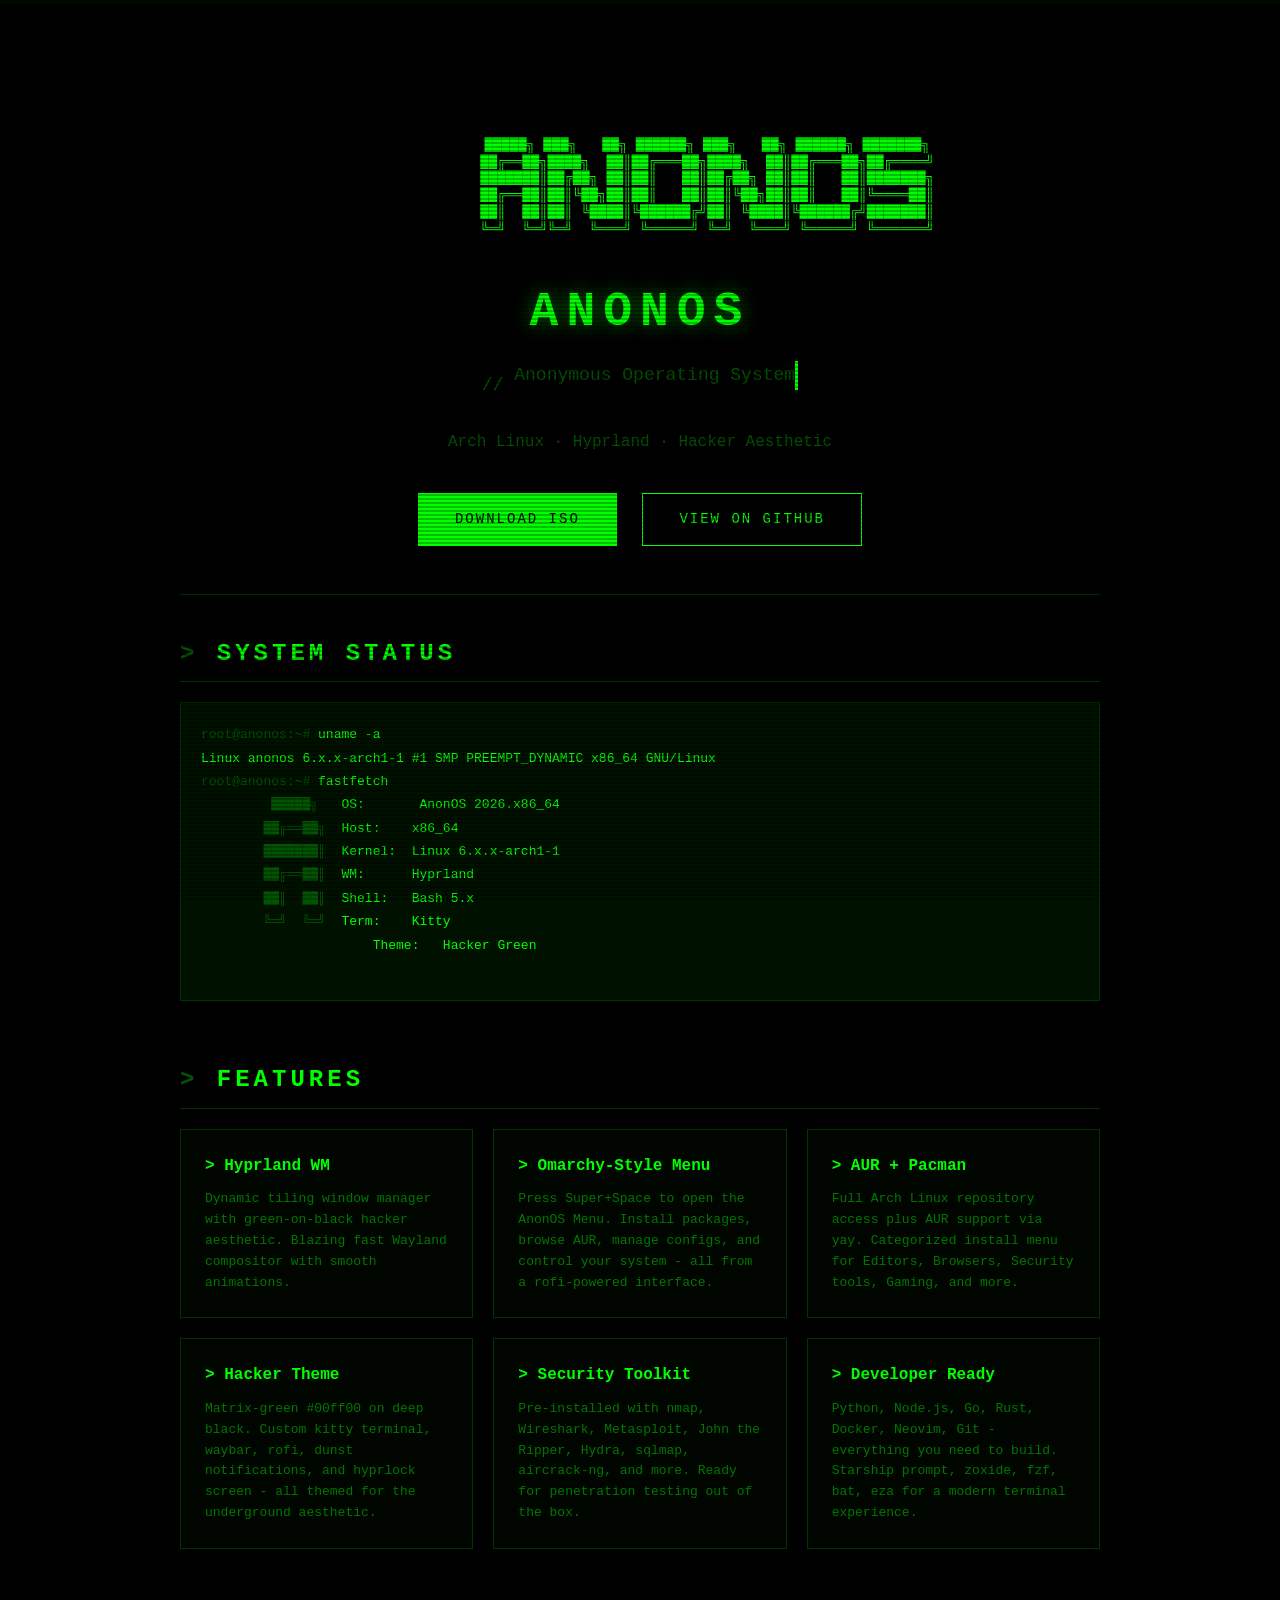
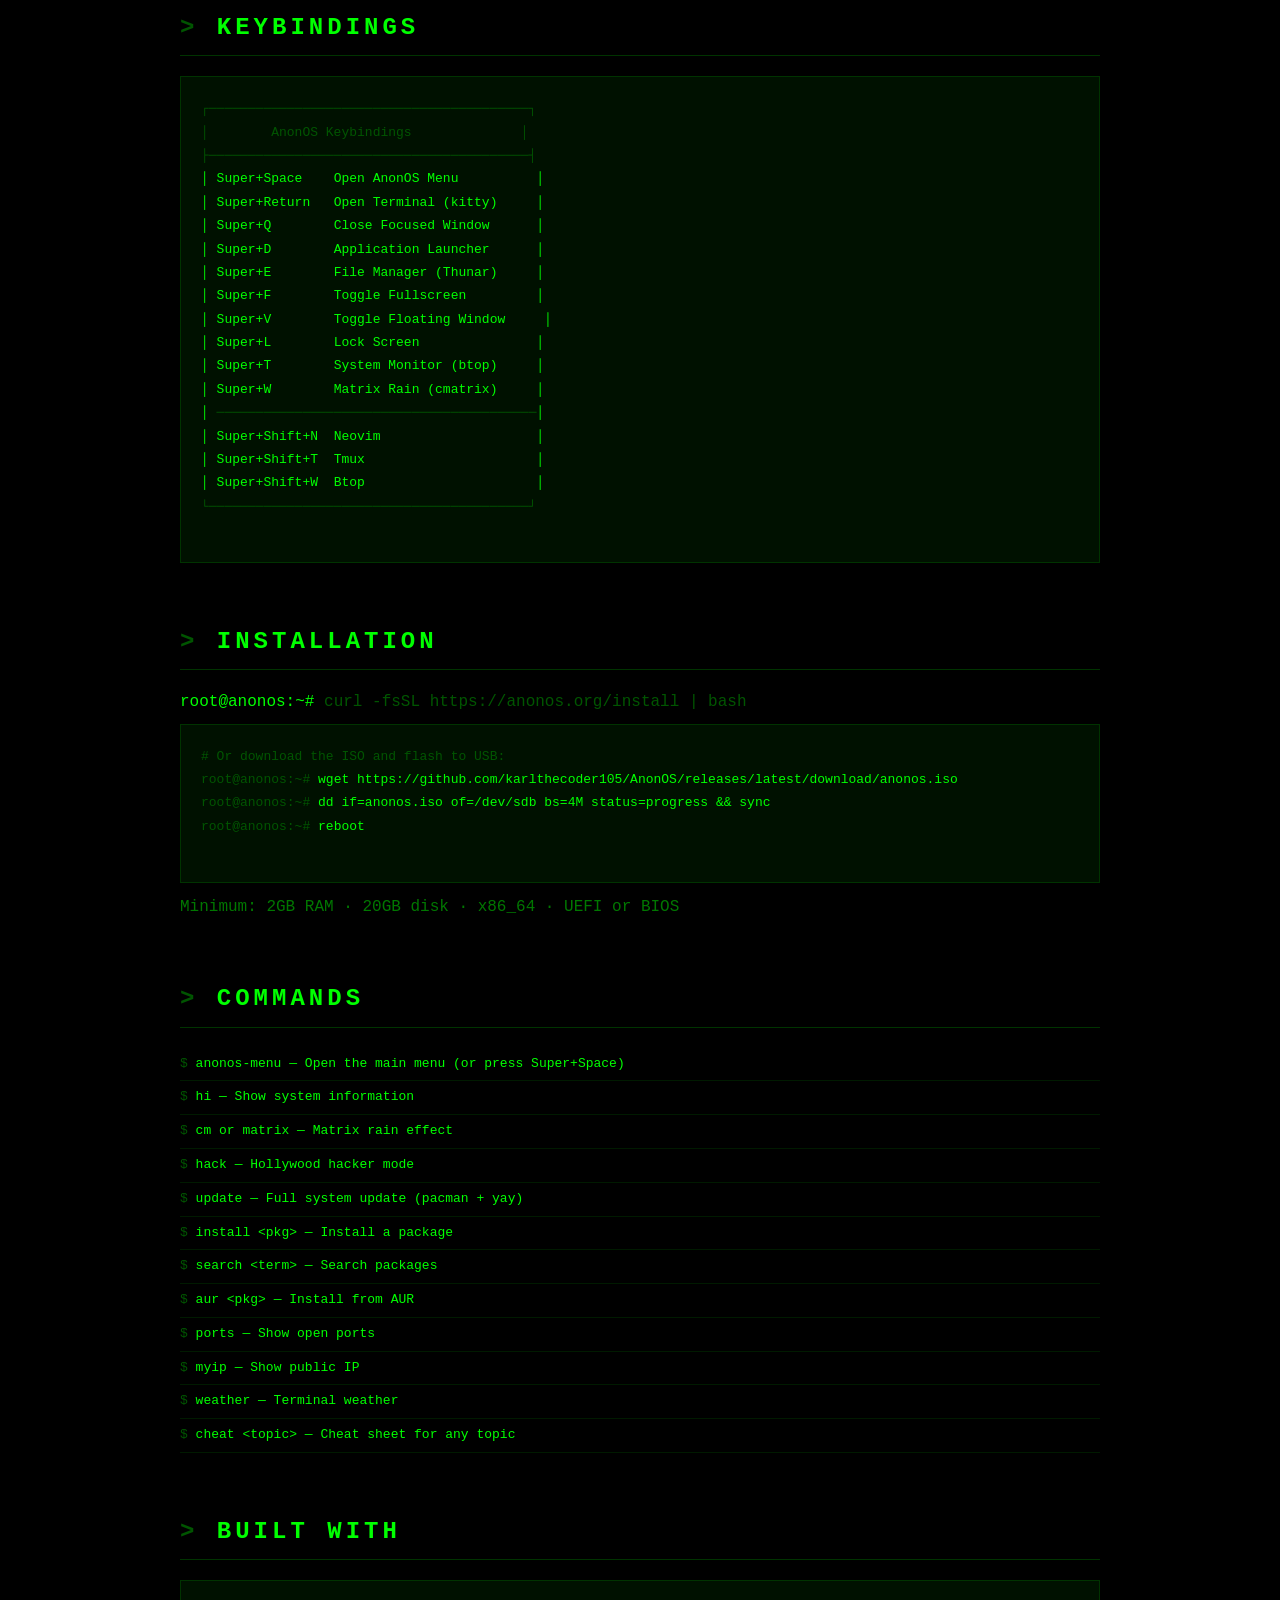
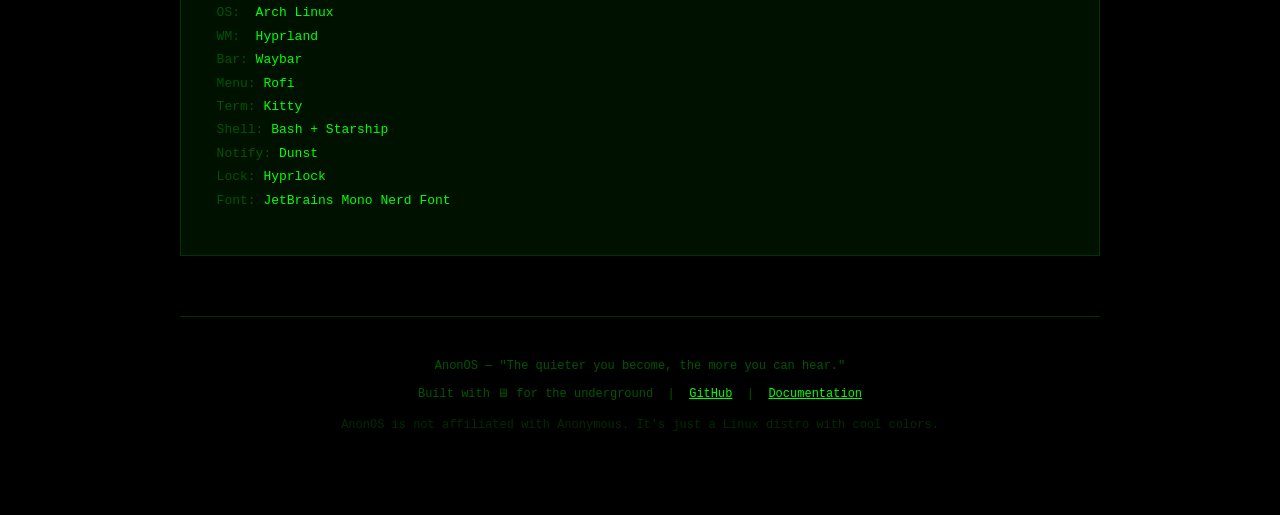
==== index.html @ 20e2d5c0 "Move website to root for GitHub Pages" ====
<!DOCTYPE html>
<html lang="en">
<head>
    <meta charset="UTF-8">
    <meta name="viewport" content="width=device-width, initial-scale=1.0">
    <title>AnonOS - Anonymous Operating System</title>
    <link rel="icon" type="image/svg+xml" href="data:image/svg+xml,<svg xmlns='http://www.w3.org/2000/svg' viewBox='0 0 100 100'><text y='.9em' font-size='90'>💀</text></svg>">
    <style>
        * { margin: 0; padding: 0; box-sizing: border-box; }

        body {
            background: #000;
            color: #00ff00;
            font-family: 'Courier New', 'JetBrains Mono', monospace;
            line-height: 1.6;
            overflow-x: hidden;
        }

        ::-webkit-scrollbar { width: 8px; }
        ::-webkit-scrollbar-track { background: #001100; }
        ::-webkit-scrollbar-thumb { background: #00ff00; border-radius: 4px; }

        .crt::before {
            content: " ";
            display: block;
            position: fixed;
            top: 0;
            left: 0;
            bottom: 0;
            right: 0;
            background: linear-gradient(
                rgba(18, 16, 16, 0) 50%,
                rgba(0, 0, 0, 0.25) 50%
            );
            background-size: 100% 4px;
            pointer-events: none;
            z-index: 2;
        }

        .scanline {
            position: fixed;
            top: 0;
            left: 0;
            width: 100%;
            height: 4px;
            background: rgba(0, 255, 0, 0.03);
            animation: scan 8s linear infinite;
            pointer-events: none;
            z-index: 3;
        }

        @keyframes scan {
            0% { top: 0; }
            100% { top: 100%; }
        }

        .container {
            max-width: 960px;
            margin: 0 auto;
            padding: 40px 20px;
        }

        header {
            text-align: center;
            padding: 80px 0 40px;
            border-bottom: 1px solid #003300;
            margin-bottom: 40px;
        }

        .logo {
            font-size: 14px;
            line-height: 1.2;
            color: #00ff00;
            margin-bottom: 20px;
            white-space: pre;
        }

        h1 {
            font-size: 48px;
            font-weight: bold;
            letter-spacing: 8px;
            text-transform: uppercase;
            margin-bottom: 10px;
            text-shadow: 0 0 20px rgba(0, 255, 0, 0.5);
        }

        .tagline {
            font-size: 18px;
            color: #005500;
            margin-bottom: 30px;
        }

        .typing {
            display: inline-block;
            overflow: hidden;
            border-right: 3px solid #00ff00;
            white-space: nowrap;
            animation: blink 1s step-end infinite;
        }

        @keyframes blink {
            50% { border-color: transparent; }
        }

        .btn {
            display: inline-block;
            padding: 14px 36px;
            margin: 8px;
            background: transparent;
            color: #00ff00;
            border: 1px solid #00ff00;
            text-decoration: none;
            font-family: inherit;
            font-size: 14px;
            cursor: pointer;
            transition: all 0.3s;
            letter-spacing: 2px;
            text-transform: uppercase;
        }

        .btn:hover {
            background: #00ff00;
            color: #000;
            box-shadow: 0 0 30px rgba(0, 255, 0, 0.3);
        }

        .btn-primary {
            background: #00ff00;
            color: #000;
        }

        .btn-primary:hover {
            background: transparent;
            color: #00ff00;
        }

        section {
            margin-bottom: 60px;
        }

        h2 {
            font-size: 24px;
            margin-bottom: 20px;
            padding-bottom: 8px;
            border-bottom: 1px solid #003300;
            letter-spacing: 4px;
            text-transform: uppercase;
        }

        h2::before {
            content: "> ";
            color: #005500;
        }

        .features {
            display: grid;
            grid-template-columns: repeat(auto-fit, minmax(280px, 1fr));
            gap: 20px;
        }

        .feature-card {
            border: 1px solid #003300;
            padding: 24px;
            transition: all 0.3s;
            background: rgba(0, 255, 0, 0.02);
        }

        .feature-card:hover {
            border-color: #00ff00;
            background: rgba(0, 255, 0, 0.05);
            transform: translateY(-2px);
        }

        .feature-card h3 {
            font-size: 16px;
            margin-bottom: 10px;
            color: #00ff00;
        }

        .feature-card p {
            color: #007700;
            font-size: 13px;
        }

        .screenshot {
            width: 100%;
            border: 1px solid #003300;
            padding: 4px;
            background: #000;
        }

        .cmd-list {
            list-style: none;
        }

        .cmd-list li {
            padding: 6px 0;
            border-bottom: 1px solid #001a00;
            font-size: 13px;
        }

        .cmd-list li::before {
            content: "$ ";
            color: #005500;
        }

        .cmd-list li span {
            color: #00ff00;
        }

        pre {
            background: #001100;
            border: 1px solid #003300;
            padding: 20px;
            overflow-x: auto;
            font-family: inherit;
            font-size: 13px;
            line-height: 1.8;
        }

        .ascii-art {
            color: #00ff00;
            font-size: 11px;
            line-height: 1.2;
            text-align: center;
        }

        footer {
            text-align: center;
            padding: 40px 0;
            border-top: 1px solid #003300;
            color: #005500;
            font-size: 12px;
        }

        .blink { animation: blink 1.5s step-end infinite; }

        a { color: #00ff00; }
        a:hover { color: #44ff44; }

        .prompt-line {
            color: #005500;
            margin-bottom: 8px;
        }

        .prompt-line span {
            color: #00ff00;
        }

        @media (max-width: 768px) {
            h1 { font-size: 28px; letter-spacing: 4px; }
            .logo { font-size: 8px; }
            .container { padding: 20px 16px; }
            header { padding: 40px 0 20px; }
        }
    </style>
</head>
<body class="crt">
    <div class="scanline"></div>

    <div class="container">

        <header>
            <div class="logo">
                █████╗ ███╗   ██╗ ██████╗ ███╗   ██╗ ██████╗ ███████╗
                ██╔══██╗████╗  ██║██╔═══██╗████╗  ██║██╔═══██╗██╔════╝
                ███████║██╔██╗ ██║██║   ██║██╔██╗ ██║██║   ██║███████╗
                ██╔══██║██║╚██╗██║██║   ██║██║╚██╗██║██║   ██║╚════██║
                ██║  ██║██║ ╚████║╚██████╔╝██║ ╚████║╚██████╔╝███████║
                ╚═╝  ╚═╝╚═╝  ╚═══╝ ╚═════╝ ╚═╝  ╚═══╝ ╚═════╝ ╚══════╝
            </div>
            <h1>AnonOS</h1>
            <p class="tagline">// <span class="typing">Anonymous Operating System</span></p>
            <p style="color:#005500; margin-bottom: 30px;">
                Arch Linux · Hyprland · Hacker Aesthetic
            </p>
            <div>
                <a href="#download" class="btn btn-primary">Download ISO</a>
                <a href="https://github.com/karlthecoder105/AnonOS" class="btn">View on GitHub</a>
            </div>
        </header>

        <section>
            <h2>System Status</h2>
            <pre>
<span style="color:#005500">root@anonos:~#</span> <span style="color:#00ff00">uname -a</span>
Linux anonos 6.x.x-arch1-1 #1 SMP PREEMPT_DYNAMIC x86_64 GNU/Linux
<span style="color:#005500">root@anonos:~#</span> <span style="color:#00ff00">fastfetch</span>
<span style="color:#005500">         █████╗ </span><span style="color:#00ff00">  OS:</span>       AnonOS 2026.x86_64
<span style="color:#005500">        ██╔══██╗</span><span style="color:#00ff00">  Host:</span>    x86_64
<span style="color:#005500">        ███████║</span><span style="color:#00ff00">  Kernel:</span>  Linux 6.x.x-arch1-1
<span style="color:#005500">        ██╔══██║</span><span style="color:#00ff00">  WM:</span>      Hyprland
<span style="color:#005500">        ██║  ██║</span><span style="color:#00ff00">  Shell:</span>   Bash 5.x
<span style="color:#005500">        ╚═╝  ╚═╝</span><span style="color:#00ff00">  Term:</span>    Kitty
<span style="color:#005500">                    </span><span style="color:#00ff00">  Theme:</span>   Hacker Green
            </pre>
        </section>

        <section>
            <h2>Features</h2>
            <div class="features">

                <div class="feature-card">
                    <h3>> Hyprland WM</h3>
                    <p>Dynamic tiling window manager with green-on-black hacker aesthetic. Blazing fast Wayland compositor with smooth animations.</p>
                </div>

                <div class="feature-card">
                    <h3>> Omarchy-Style Menu</h3>
                    <p>Press Super+Space to open the AnonOS Menu. Install packages, browse AUR, manage configs, and control your system - all from a rofi-powered interface.</p>
                </div>

                <div class="feature-card">
                    <h3>> AUR + Pacman</h3>
                    <p>Full Arch Linux repository access plus AUR support via yay. Categorized install menu for Editors, Browsers, Security tools, Gaming, and more.</p>
                </div>

                <div class="feature-card">
                    <h3>> Hacker Theme</h3>
                    <p>Matrix-green #00ff00 on deep black. Custom kitty terminal, waybar, rofi, dunst notifications, and hyprlock screen - all themed for the underground aesthetic.</p>
                </div>

                <div class="feature-card">
                    <h3>> Security Toolkit</h3>
                    <p>Pre-installed with nmap, Wireshark, Metasploit, John the Ripper, Hydra, sqlmap, aircrack-ng, and more. Ready for penetration testing out of the box.</p>
                </div>

                <div class="feature-card">
                    <h3>> Developer Ready</h3>
                    <p>Python, Node.js, Go, Rust, Docker, Neovim, Git - everything you need to build. Starship prompt, zoxide, fzf, bat, eza for a modern terminal experience.</p>
                </div>

            </div>
        </section>

        <section>
            <h2>Keybindings</h2>
            <pre>
<span style="color:#005500">┌─────────────────────────────────────────┐
│        AnonOS Keybindings              │
├─────────────────────────────────────────┤</span>
│ <span style="color:#00ff00">Super+Space</span>    Open AnonOS Menu          │
│ <span style="color:#00ff00">Super+Return</span>   Open Terminal (kitty)     │
│ <span style="color:#00ff00">Super+Q</span>        Close Focused Window      │
│ <span style="color:#00ff00">Super+D</span>        Application Launcher      │
│ <span style="color:#00ff00">Super+E</span>        File Manager (Thunar)     │
│ <span style="color:#00ff00">Super+F</span>        Toggle Fullscreen         │
│ <span style="color:#00ff00">Super+V</span>        Toggle Floating Window     │
│ <span style="color:#00ff00">Super+L</span>        Lock Screen               │
│ <span style="color:#00ff00">Super+T</span>        System Monitor (btop)     │
│ <span style="color:#00ff00">Super+W</span>        Matrix Rain (cmatrix)     │
│ <span style="color:#005500">─────────────────────────────────────────</span>│
│ <span style="color:#00ff00">Super+Shift+N</span>  Neovim                    │
│ <span style="color:#00ff00">Super+Shift+T</span>  Tmux                      │
│ <span style="color:#00ff00">Super+Shift+W</span>  Btop                      │
<span style="color:#005500">└─────────────────────────────────────────┘</span>
            </pre>
        </section>

        <section id="download">
            <h2>Installation</h2>
            <div class="prompt-line"><span>root@anonos:~#</span> curl -fsSL https://anonos.org/install | bash</div>
            <pre>
<span style="color:#005500"># Or download the ISO and flash to USB:</span>
<span style="color:#005500">root@anonos:~#</span> <span style="color:#00ff00">wget https://github.com/karlthecoder105/AnonOS/releases/latest/download/anonos.iso</span>
<span style="color:#005500">root@anonos:~#</span> <span style="color:#00ff00">dd if=anonos.iso of=/dev/sdb bs=4M status=progress && sync</span>
<span style="color:#005500">root@anonos:~#</span> <span style="color:#00ff00">reboot</span>
            </pre>

            <p style="color:#007700; margin-top: 12px;">
                Minimum: 2GB RAM · 20GB disk · x86_64 · UEFI or BIOS
            </p>
        </section>

        <section>
            <h2>Commands</h2>
            <ul class="cmd-list">
                <li><span>anonos-menu</span>        — Open the main menu (or press Super+Space)</li>
                <li><span>hi</span>                 — Show system information</li>
                <li><span>cm</span> or <span>matrix</span>      — Matrix rain effect</li>
                <li><span>hack</span>               — Hollywood hacker mode</li>
                <li><span>update</span>             — Full system update (pacman + yay)</li>
                <li><span>install &lt;pkg&gt;</span>       — Install a package</li>
                <li><span>search &lt;term&gt;</span>       — Search packages</li>
                <li><span>aur &lt;pkg&gt;</span>          — Install from AUR</li>
                <li><span>ports</span>              — Show open ports</li>
                <li><span>myip</span>               — Show public IP</li>
                <li><span>weather</span>            — Terminal weather</li>
                <li><span>cheat &lt;topic&gt;</span>       — Cheat sheet for any topic</li>
            </ul>
        </section>

        <section>
            <h2>Built With</h2>
            <pre>
<span style="color:#005500">  OS:</span>  Arch Linux
<span style="color:#005500">  WM:</span>  Hyprland
<span style="color:#005500">  Bar:</span> Waybar
<span style="color:#005500">  Menu:</span> Rofi
<span style="color:#005500">  Term:</span> Kitty
<span style="color:#005500">  Shell:</span> Bash + Starship
<span style="color:#005500">  Notify:</span> Dunst
<span style="color:#005500">  Lock:</span> Hyprlock
<span style="color:#005500">  Font:</span> JetBrains Mono Nerd Font
            </pre>
        </section>

        <footer>
            <p>AnonOS — "The quieter you become, the more you can hear."</p>
            <p style="margin-top: 8px;">
                Built with &#x1F5A5; for the underground &nbsp;|&nbsp; <a href="https://github.com/karlthecoder105/AnonOS">GitHub</a> &nbsp;|&nbsp; <a href="#">Documentation</a>
            </p>
            <p style="margin-top: 12px; color: #002a00;">
                AnonOS is not affiliated with Anonymous. It's just a Linux distro with cool colors.
            </p>
        </footer>

    </div>

</body>
</html>
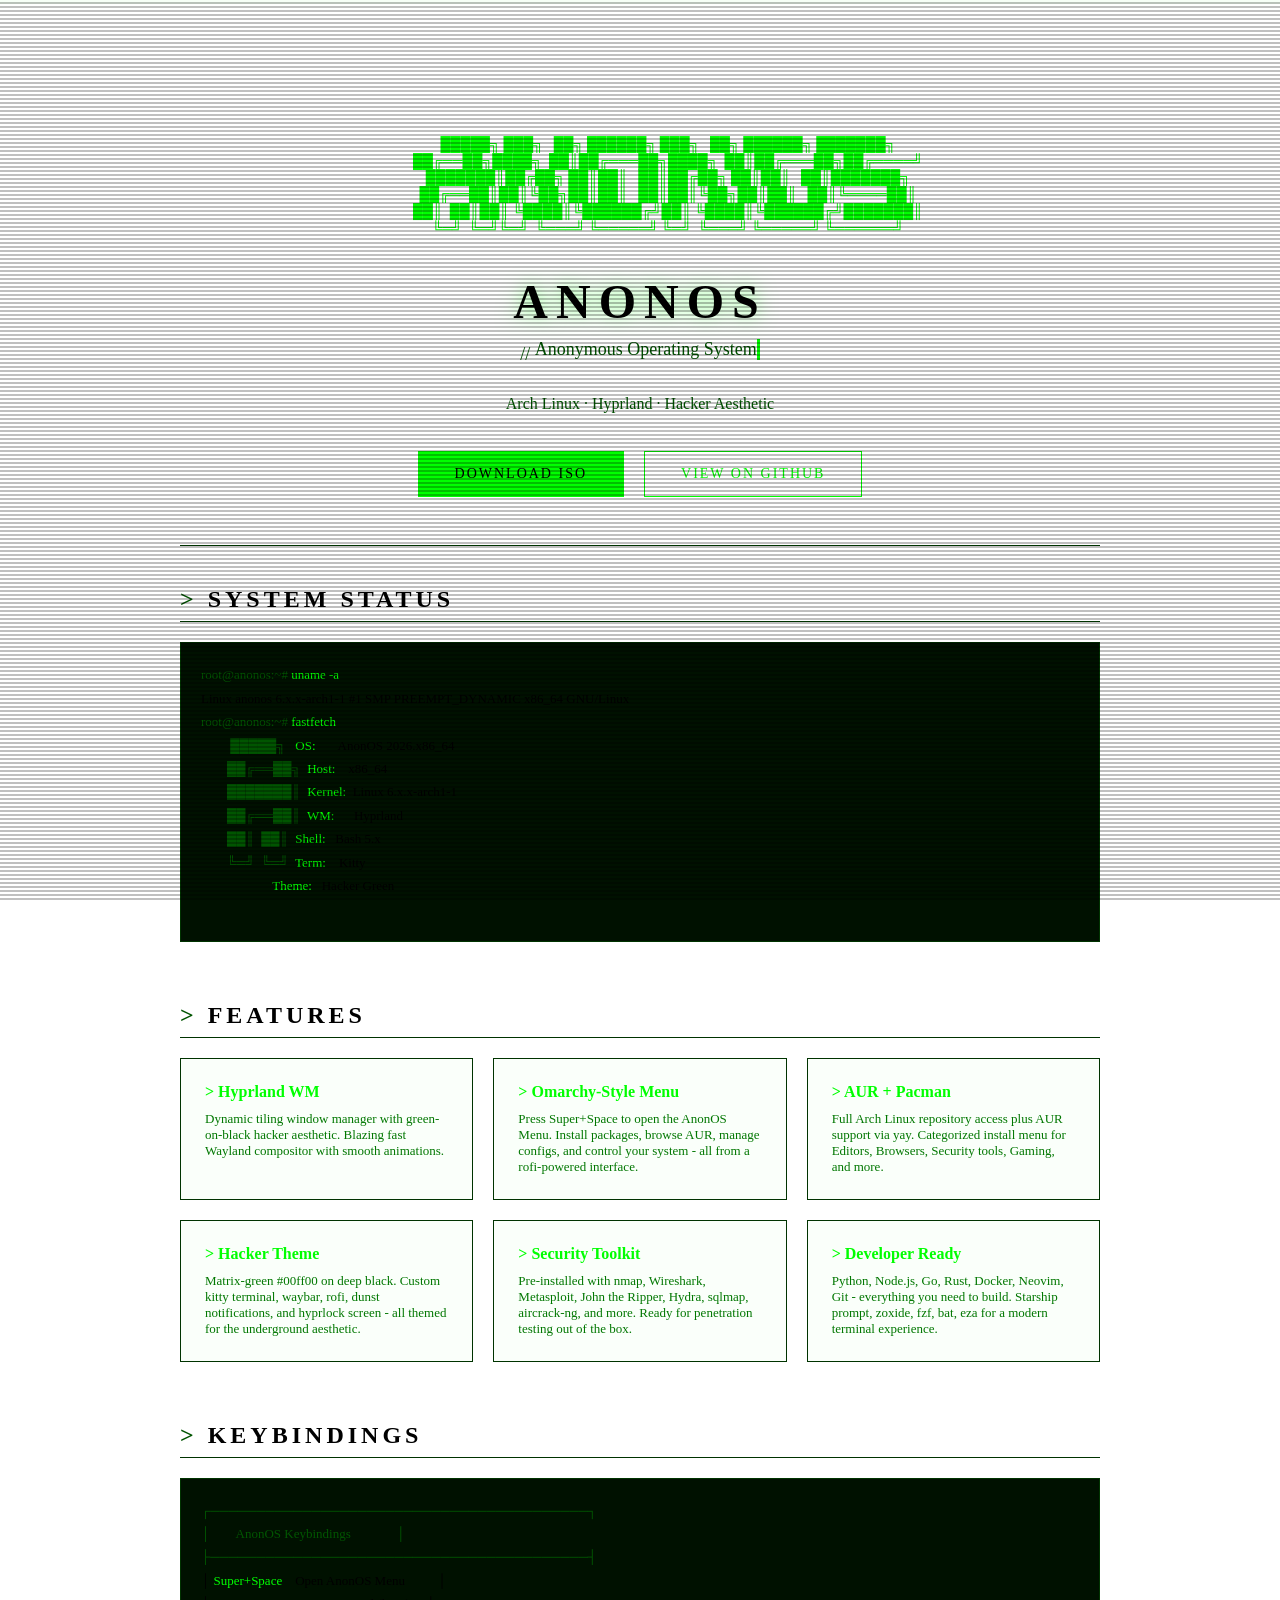
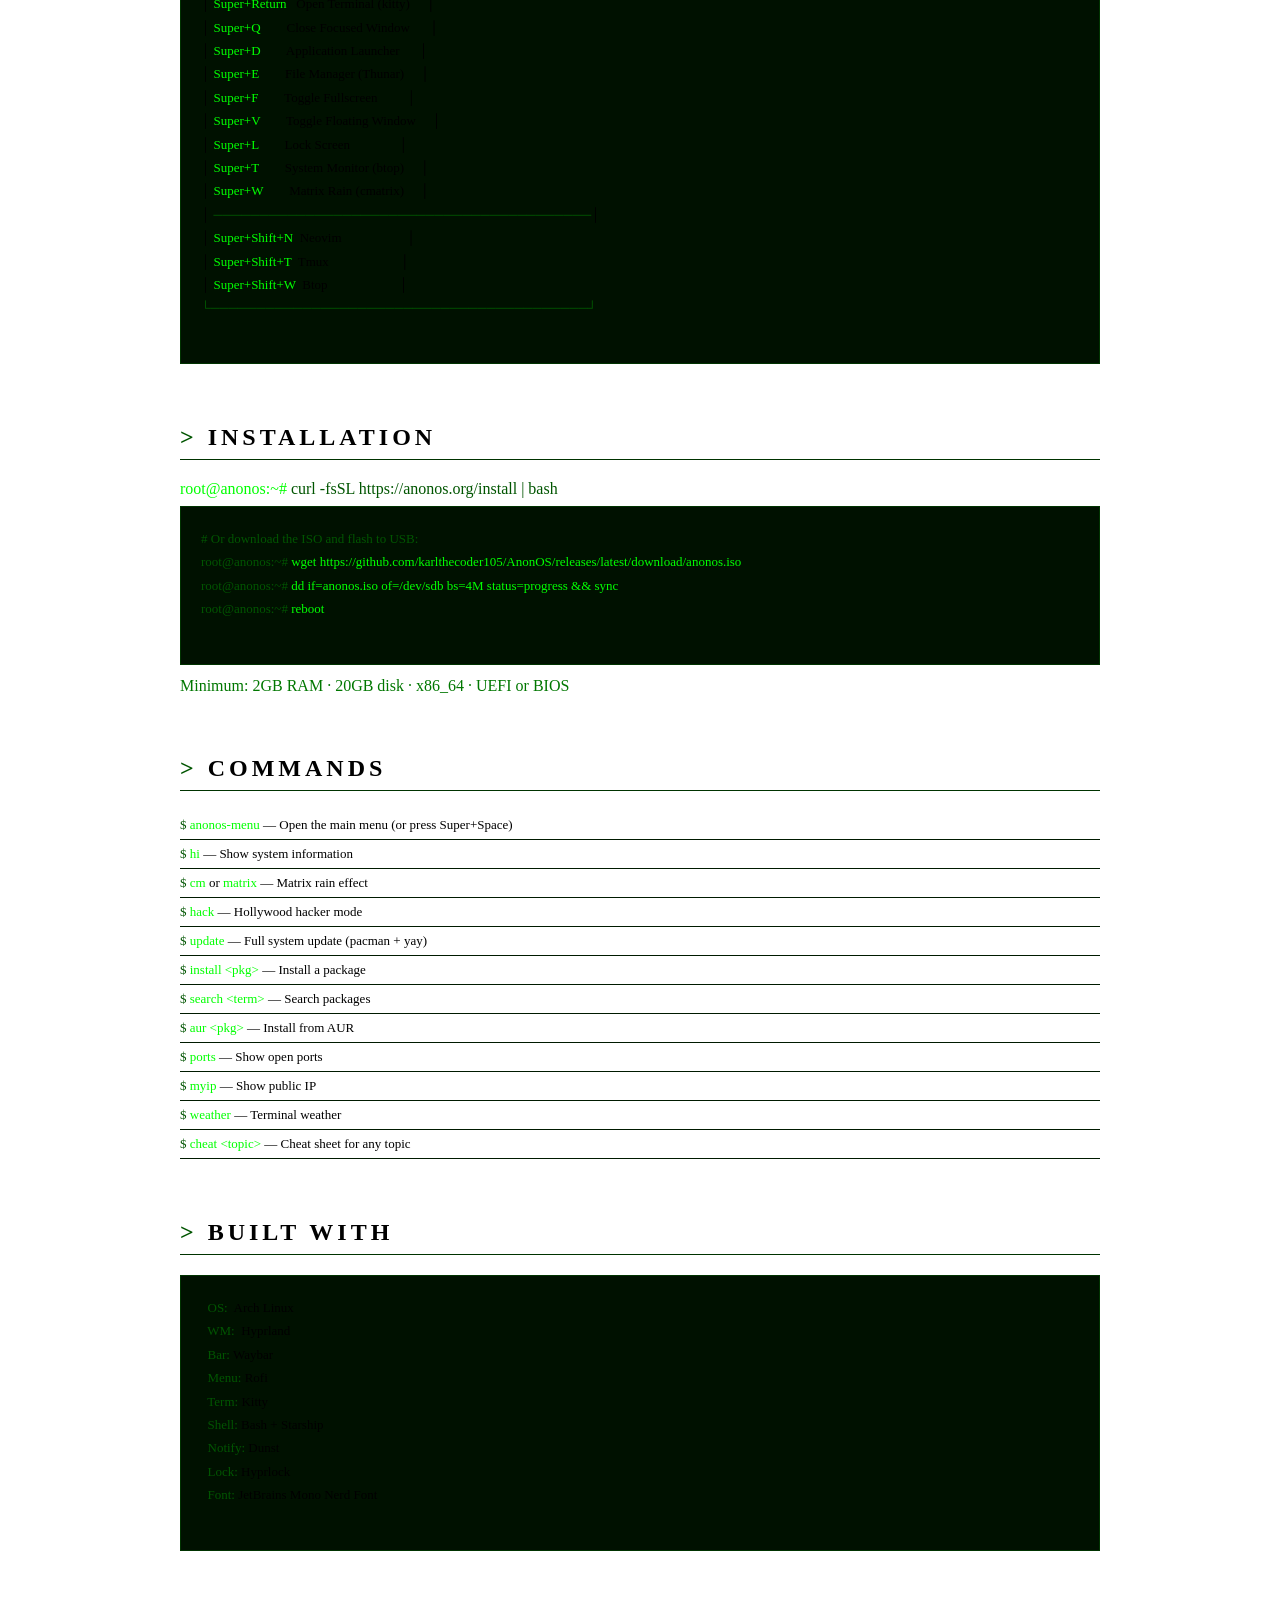
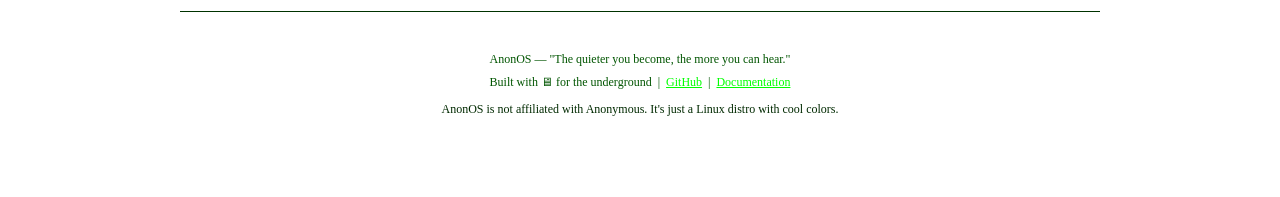
==== commit f9e2d756: "Add Google site verification meta tag" ====
--- a/index.html
+++ b/index.html
@@ -8,6 +8,8 @@
     <style>
         * { margin: 0; padding: 0; box-sizing: border-box; }
 
+
+        <meta name="google-site-verification" content="H50y3rK3XgEqprsuq6de5fsm1klrKf6iAO_Bj1H4qsc" />
         body {
             background: #000;
             color: #00ff00;
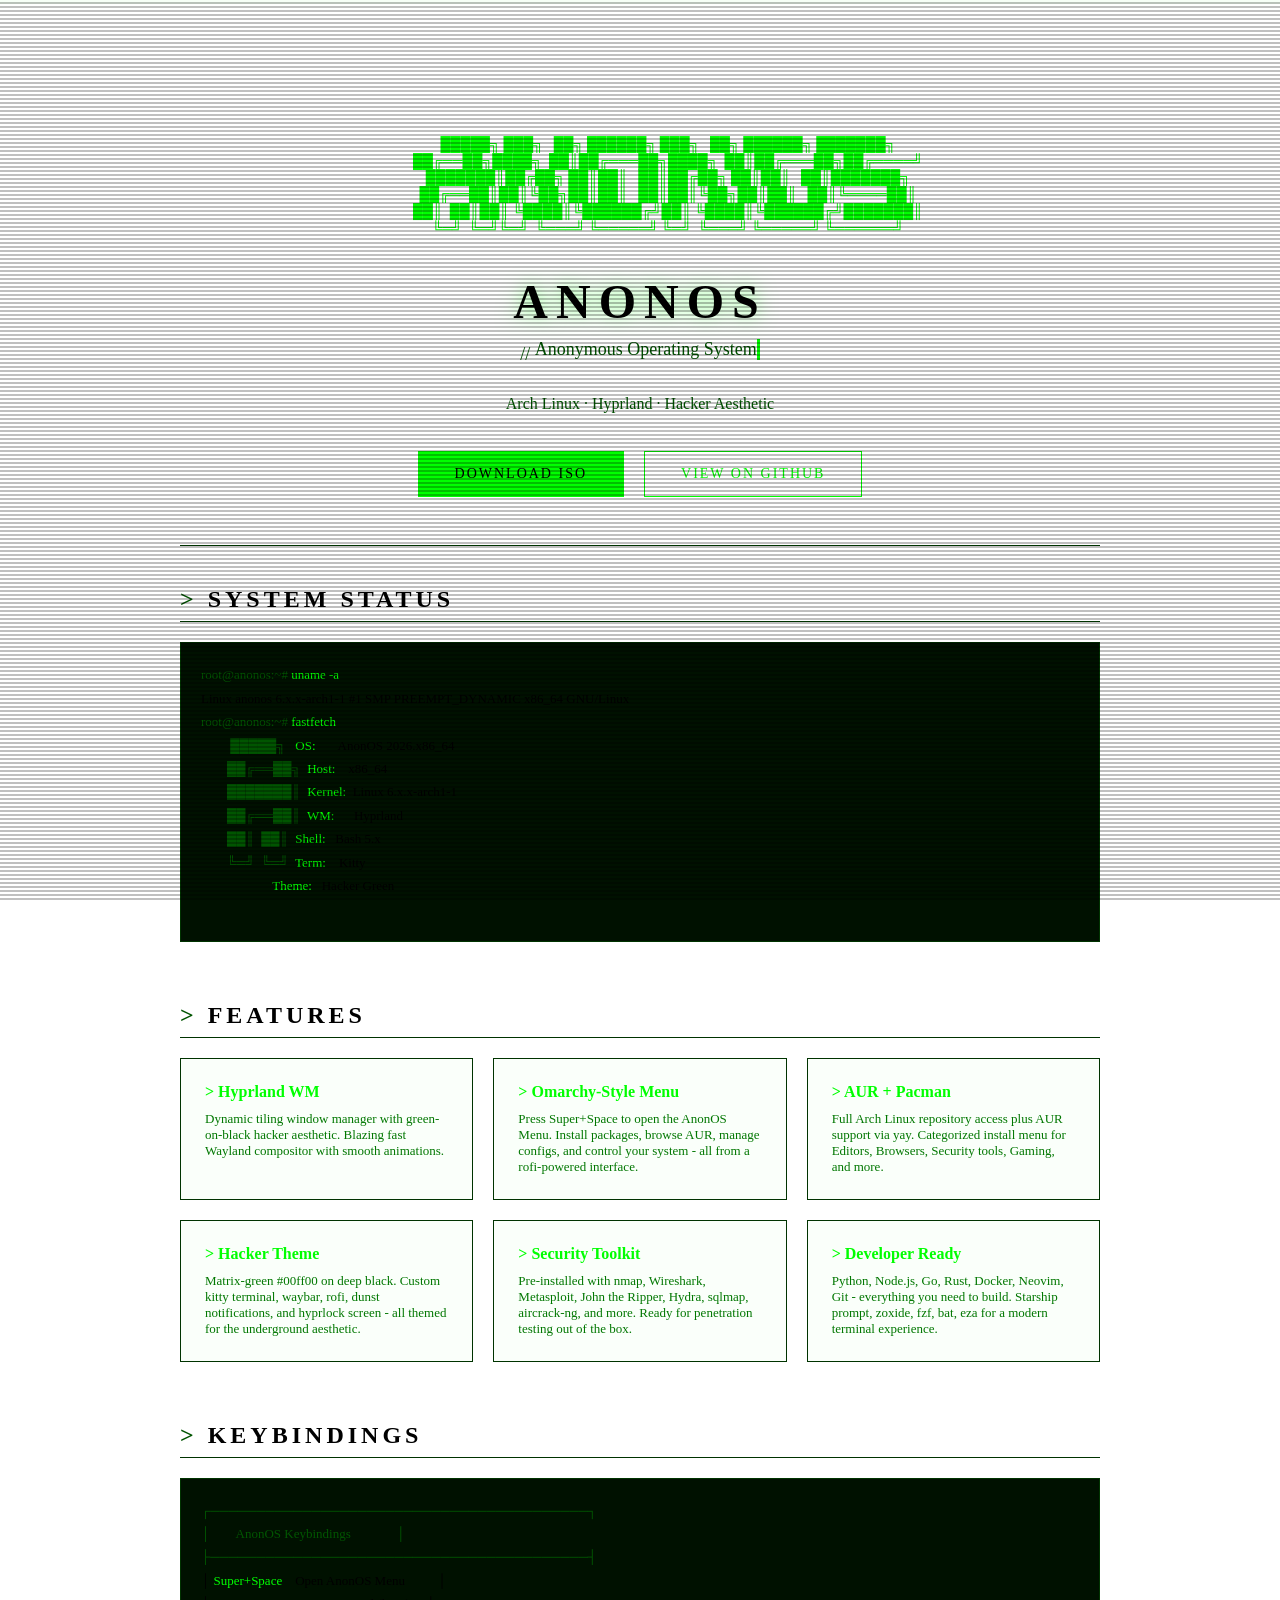
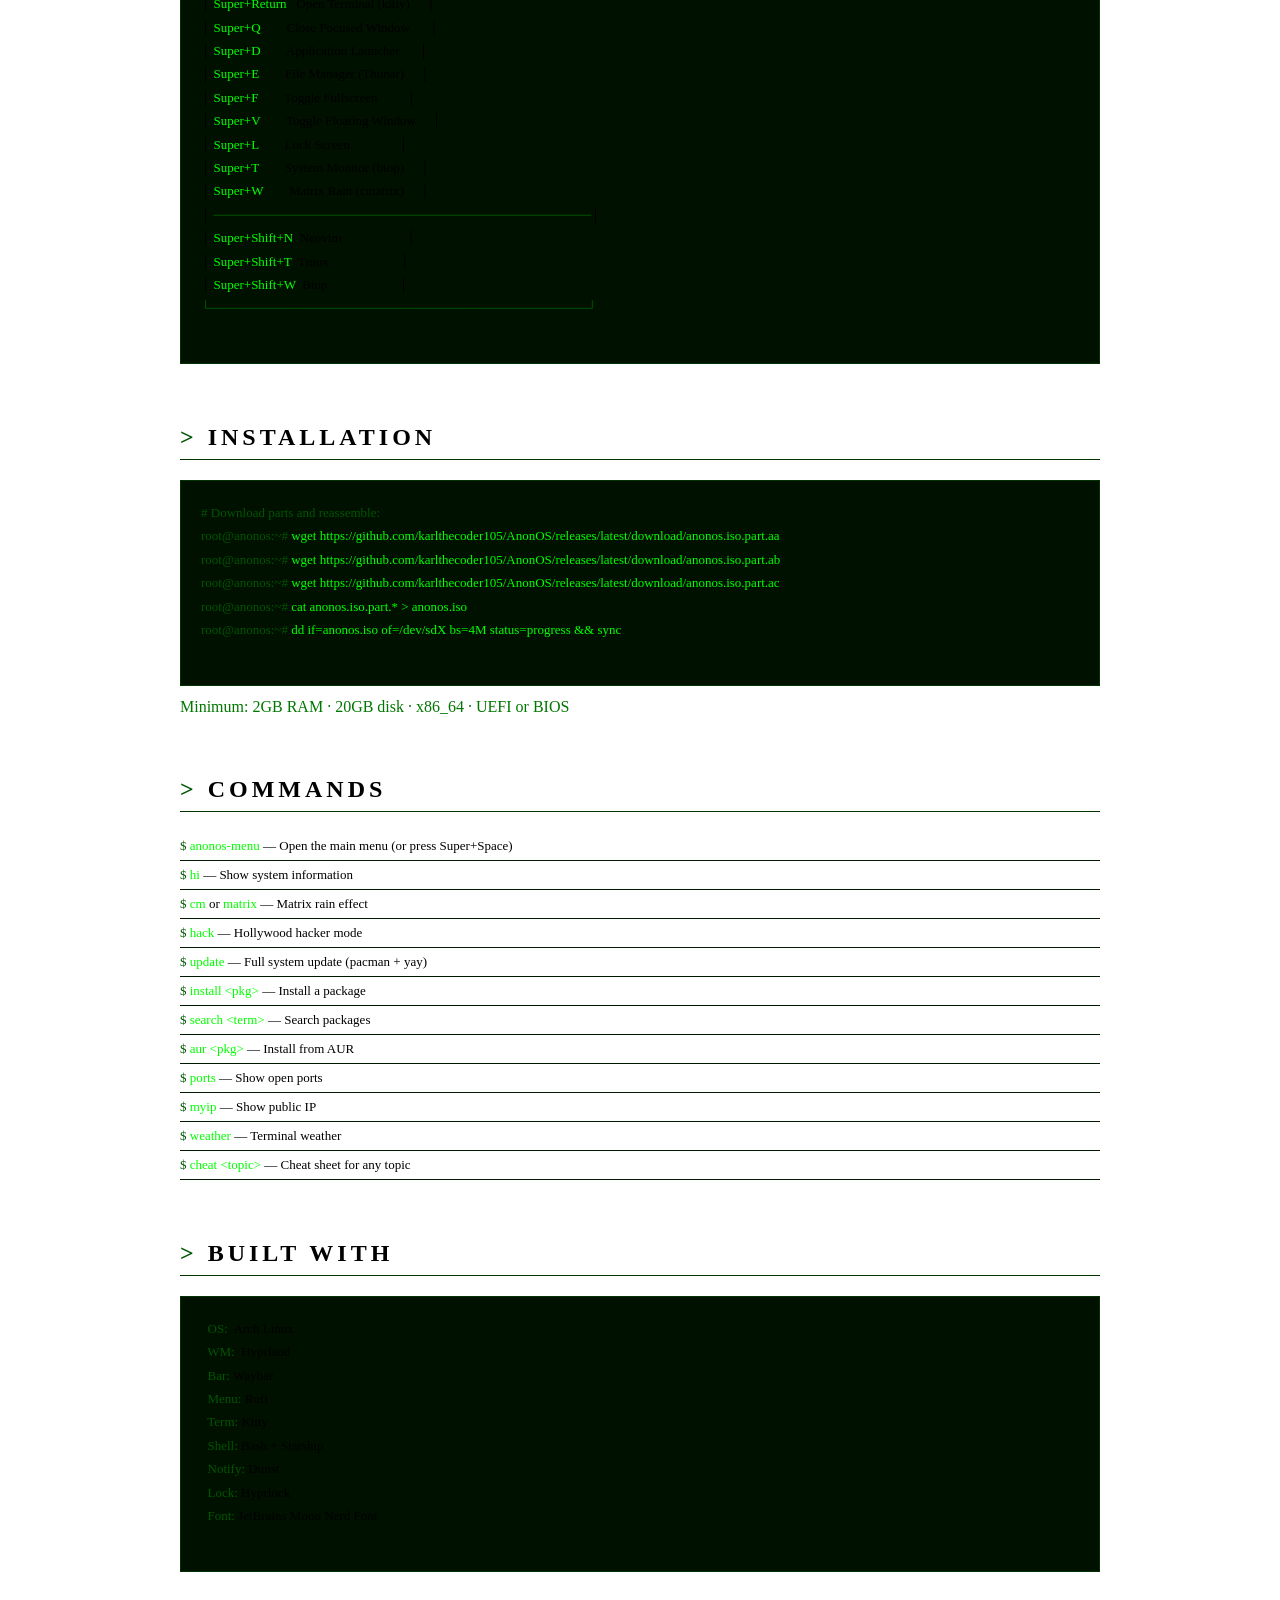
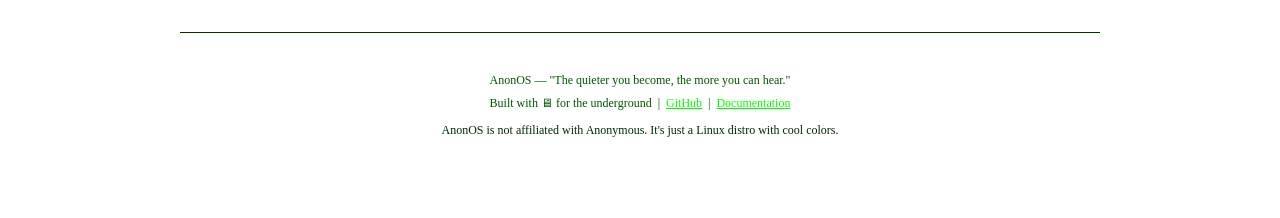
==== commit b3336553: "Update download links for split ISO" ====
--- a/index.html
+++ b/index.html
@@ -277,7 +277,7 @@
                 Arch Linux · Hyprland · Hacker Aesthetic
             </p>
             <div>
-                <a href="#download" class="btn btn-primary">Download ISO</a>
+                <a href="https://github.com/karlthecoder105/AnonOS/releases" class="btn btn-primary">Download ISO</a>
                 <a href="https://github.com/karlthecoder105/AnonOS" class="btn">View on GitHub</a>
             </div>
         </header>
@@ -361,12 +361,13 @@
 
         <section id="download">
             <h2>Installation</h2>
-            <div class="prompt-line"><span>root@anonos:~#</span> curl -fsSL https://anonos.org/install | bash</div>
             <pre>
-<span style="color:#005500"># Or download the ISO and flash to USB:</span>
-<span style="color:#005500">root@anonos:~#</span> <span style="color:#00ff00">wget https://github.com/karlthecoder105/AnonOS/releases/latest/download/anonos.iso</span>
-<span style="color:#005500">root@anonos:~#</span> <span style="color:#00ff00">dd if=anonos.iso of=/dev/sdb bs=4M status=progress && sync</span>
-<span style="color:#005500">root@anonos:~#</span> <span style="color:#00ff00">reboot</span>
+<span style="color:#005500"># Download parts and reassemble:</span>
+<span style="color:#005500">root@anonos:~#</span> <span style="color:#00ff00">wget https://github.com/karlthecoder105/AnonOS/releases/latest/download/anonos.iso.part.aa</span>
+<span style="color:#005500">root@anonos:~#</span> <span style="color:#00ff00">wget https://github.com/karlthecoder105/AnonOS/releases/latest/download/anonos.iso.part.ab</span>
+<span style="color:#005500">root@anonos:~#</span> <span style="color:#00ff00">wget https://github.com/karlthecoder105/AnonOS/releases/latest/download/anonos.iso.part.ac</span>
+<span style="color:#005500">root@anonos:~#</span> <span style="color:#00ff00">cat anonos.iso.part.* > anonos.iso</span>
+<span style="color:#005500">root@anonos:~#</span> <span style="color:#00ff00">dd if=anonos.iso of=/dev/sdX bs=4M status=progress && sync</span>
             </pre>
 
             <p style="color:#007700; margin-top: 12px;">
